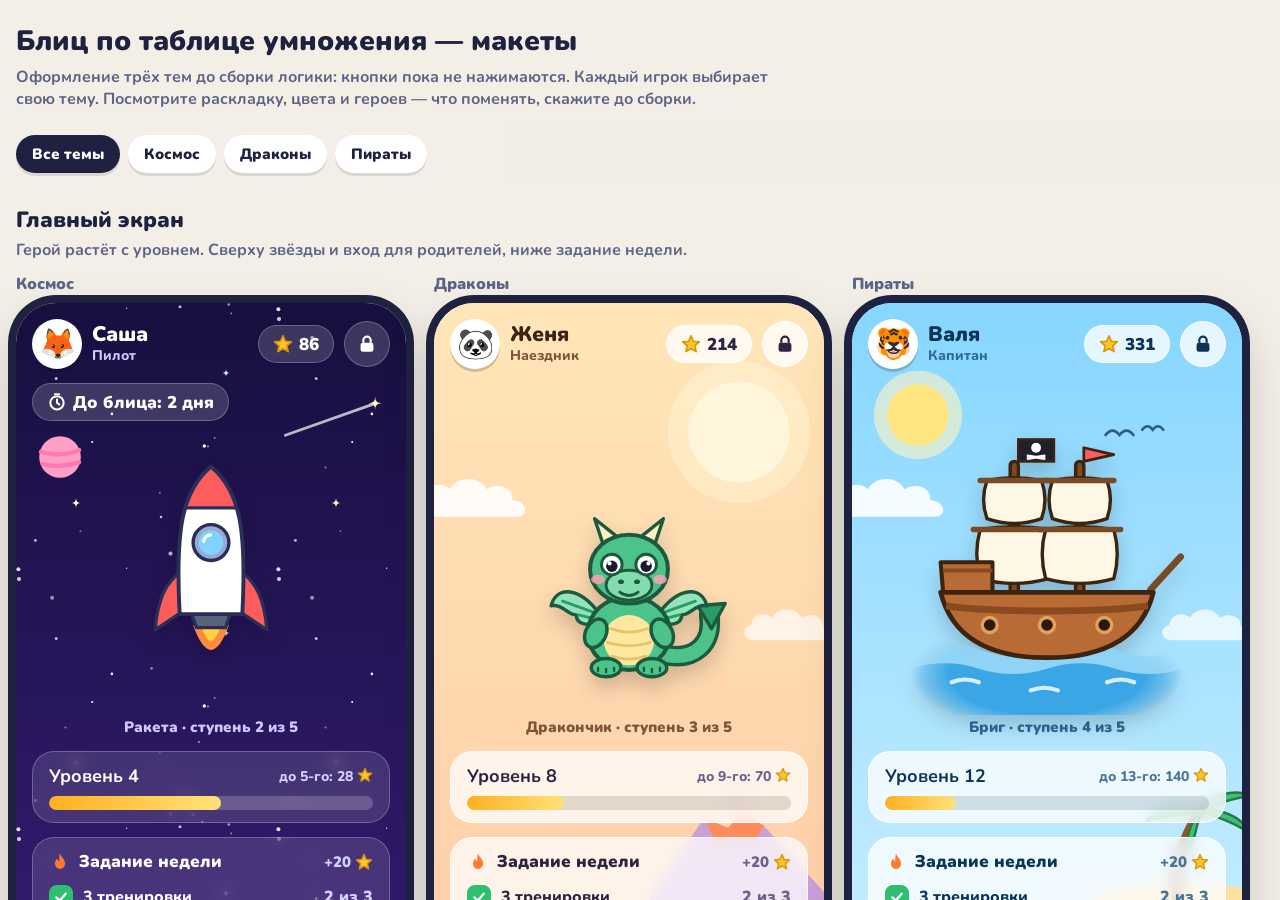
==== index.html @ 22b4a290 "Макеты экранов в трёх темах, герои и задание Co-Authored-By: Claude Opus 5.5 <noreply@anthropic.com>" ====
<!doctype html>
<html lang="ru">
<head>
<meta charset="utf-8">
<meta name="viewport" content="width=device-width, initial-scale=1">
<meta http-equiv="refresh" content="0; url=mockups.html">
<title>Блиц по таблице умножения</title>
</head>
<body>
<p>Тренажёр собирается. Пока можно посмотреть <a href="mockups.html">макеты экранов</a>.</p>
</body>
</html>
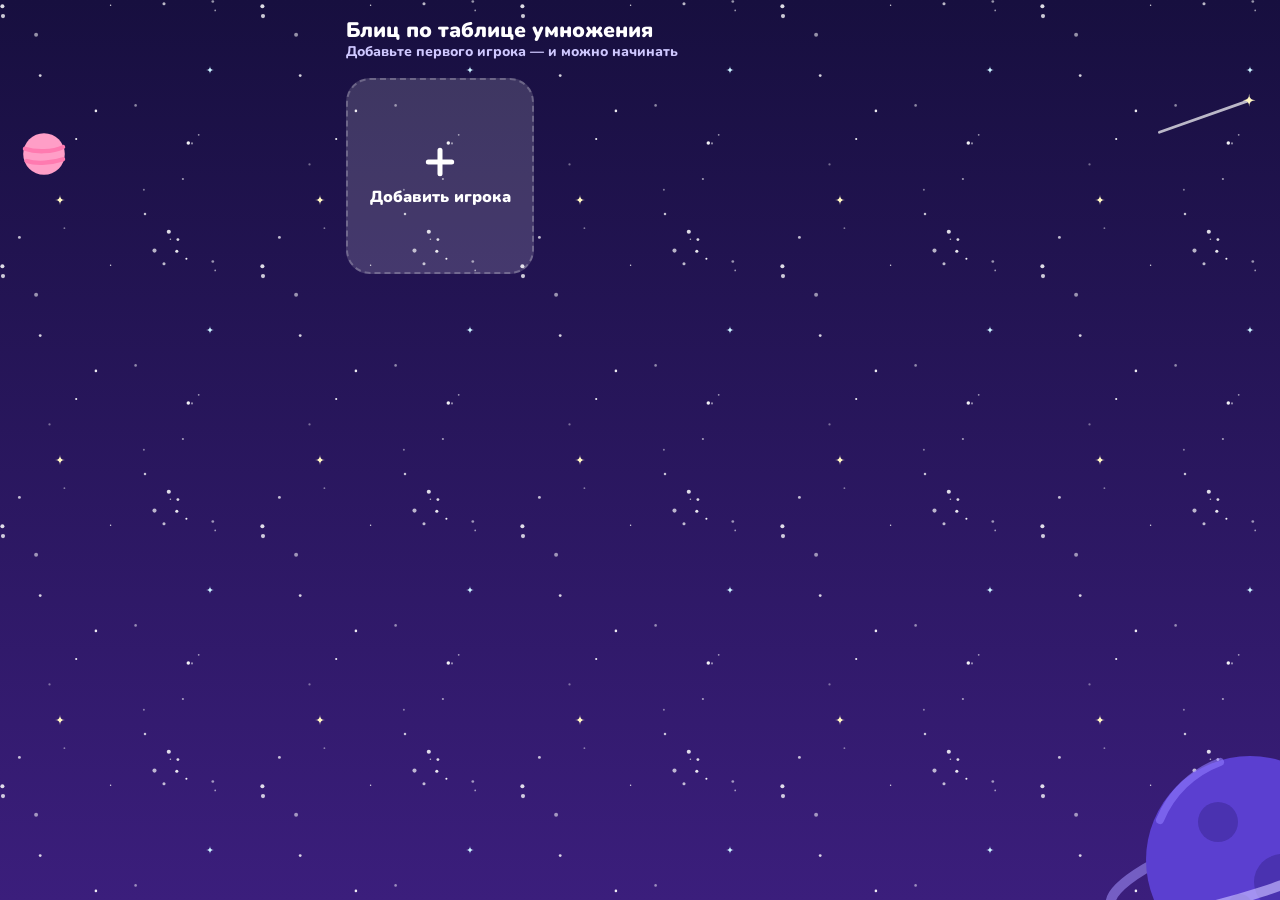
==== commit 8248f3d7: "Тренажёр целиком: раунды восьми режимов, сверка, рекорды, карта, графики, призы, игроки Логика раунд" ====
--- a/index.html
+++ b/index.html
@@ -1,12 +1,39 @@
 <!doctype html>
-<html lang="ru">
+<html lang="ru" class="app-root">
 <head>
 <meta charset="utf-8">
-<meta name="viewport" content="width=device-width, initial-scale=1">
-<meta http-equiv="refresh" content="0; url=mockups.html">
+<meta name="viewport" content="width=device-width, initial-scale=1, viewport-fit=cover">
+<meta name="theme-color" content="#3b1e7c">
+<meta name="description" content="Тренажёр к школьному блицу по таблице умножения: пример на экране, ребёнок отвечает вслух, взрослый отмечает.">
 <title>Блиц по таблице умножения</title>
+<link rel="manifest" href="manifest.webmanifest">
+<link rel="icon" type="image/png" href="icons/icon-192.png">
+<link rel="apple-touch-icon" href="icons/icon-192.png">
+<link rel="preconnect" href="https://fonts.googleapis.com">
+<link rel="preconnect" href="https://fonts.gstatic.com" crossorigin>
+<link href="https://fonts.googleapis.com/css2?family=Nunito:wght@700;800;900&display=swap" rel="stylesheet">
+<link rel="stylesheet" href="css/app.css">
 </head>
 <body>
-<p>Тренажёр собирается. Пока можно посмотреть <a href="mockups.html">макеты экранов</a>.</p>
+<div id="app" class="app" data-theme="space">
+  <div class="bg" id="bg"></div>
+  <div class="view" id="view"></div>
+  <div id="modal" hidden></div>
+</div>
+<noscript>Для тренажёра нужен включённый JavaScript.</noscript>
+<script src="js/themes.js"></script>
+<script src="js/art.js"></script>
+<script src="js/store.js"></script>
+<script src="js/gen.js"></script>
+<script src="js/packages.js"></script>
+<script src="js/engine.js"></script>
+<script src="js/scoring.js"></script>
+<script src="js/sound.js"></script>
+<script src="js/charts.js"></script>
+<script src="js/ui.js"></script>
+<script src="js/screens.js"></script>
+<script src="js/play.js"></script>
+<script src="js/demo.js"></script>
+<script src="js/app.js"></script>
 </body>
 </html>
--- a/css/app.css
+++ b/css/app.css
@@ -0,0 +1,452 @@
+/* Тренажёр таблицы умножения: темы и экраны */
+:root {
+  --ok: #2fbf71; --ok-dark: #1e9457; --ok-soft: #dcf7e8;
+  --bad: #ff5c5c; --bad-dark: #d63d3d; --bad-soft: #ffe2e2;
+  --warn: #ffb020; --warn-soft: #fff1cc;
+  --gold: #ffc531; --gold-dark: #d99a00; --silver: #d3dbe8; --silver-dark: #98a6bc; --bronze: #eba56c; --bronze-dark: #b8733a;
+  --card: #ffffff; --ink: #1f2140; --ink-soft: #62668c; --line: #e8eaf3;
+  --font: "Nunito", system-ui, -apple-system, "Segoe UI", Roboto, sans-serif;
+}
+
+[data-theme="space"] {
+  --bg1: #170f3f; --bg2: #3b1e7c;
+  --on-bg: #ffffff; --on-bg-soft: #cfc8ff;
+  --accent: #ff8a3d; --accent-dark: #d4621a; --on-accent: #ffffff; --op: #ff7a2a;
+  --panel: rgba(255, 255, 255, .12); --panel-line: rgba(255, 255, 255, .24); --on-panel: #ffffff; --on-panel-soft: #d6d0ff;
+  --chip: rgba(255, 255, 255, .16); --track: rgba(255, 255, 255, .2);
+}
+[data-theme="dragon"] {
+  --bg1: #ffe6b8; --bg2: #ffc7a4;
+  --on-bg: #3a2414; --on-bg-soft: #7d5638;
+  --accent: #8b5cf6; --accent-dark: #6a3fd6; --on-accent: #ffffff; --op: #8b5cf6;
+  --panel: rgba(255, 255, 255, .74); --panel-line: rgba(255, 255, 255, .95); --on-panel: #2c2440; --on-panel-soft: #6d6188;
+  --chip: rgba(255, 255, 255, .78); --track: rgba(58, 36, 20, .2);
+}
+[data-theme="pirate"] {
+  --bg1: #86d6ff; --bg2: #d9f4ff;
+  --on-bg: #0b3557; --on-bg-soft: #2f6a93;
+  --accent: #ffb020; --accent-dark: #cc8500; --on-accent: #3a2500; --op: #e08600;
+  --panel: rgba(255, 255, 255, .76); --panel-line: rgba(255, 255, 255, .96); --on-panel: #0b3557; --on-panel-soft: #4a7598;
+  --chip: rgba(255, 255, 255, .78); --track: rgba(11, 53, 87, .2);
+}
+
+* { box-sizing: border-box; }
+button { font: inherit; color: inherit; cursor: pointer; -webkit-tap-highlight-color: transparent; }
+html.app-root, .app-root body { margin: 0; height: 100%; overflow: hidden; background: #170f3f; overscroll-behavior: none; }
+#app.app { position: fixed; inset: 0; touch-action: manipulation; }
+.view { position: absolute; inset: 0; z-index: 1; }
+
+.app {
+  position: relative; overflow: hidden; font-family: var(--font); font-weight: 700;
+  color: var(--on-bg); background: linear-gradient(180deg, var(--bg1), var(--bg2));
+  -webkit-user-select: none; user-select: none;
+}
+.ic { width: 22px; height: 22px; display: block; flex: none; }
+.ic.sm { width: 16px; height: 16px; display: inline-block; vertical-align: -2px; }
+
+/* Фон темы */
+.bg { position: absolute; inset: 0; z-index: 0; pointer-events: none; }
+.bg > svg { position: absolute; display: block; }
+.bg .bg-fill { inset: 0; }
+.bg .bg-planet-big { width: 300px; right: -120px; bottom: -110px; }
+.bg .bg-planet-small { width: 52px; left: 18px; top: 128px; }
+.bg .bg-comet { width: 110px; right: 18px; top: 92px; }
+.bg .bg-sun { width: 150px; right: 10px; top: 54px; }
+[data-theme="pirate"] .bg .bg-sun { width: 96px; left: 18px; right: auto; top: 64px; }
+.bg .bg-cloud1 { width: 128px; left: -26px; top: 168px; opacity: .9; }
+.bg .bg-cloud2 { width: 104px; right: -18px; top: 300px; opacity: .85; }
+.bg .bg-hills { left: 0; right: 0; bottom: 0; width: 100%; height: 30%; }
+.bg .bg-sea { left: 0; right: 0; bottom: 0; width: 100%; height: 30%; }
+.bg .bg-gulls { width: 70px; right: 70px; top: 118px; }
+/* На плотных экранах мелкий декор убираем, чтобы он не попадал под полосы и таблицы */
+.app:not([data-screen="home"]):not([data-screen="players"]):not([data-screen="result"]) .bg :is(.bg-comet, .bg-planet-small, .bg-sun, .bg-gulls, .bg-cloud1, .bg-cloud2) { display: none; }
+.app[data-screen="result"] .bg :is(.bg-comet, .bg-planet-small, .bg-sun, .bg-gulls) { display: none; }
+
+/* Экран */
+.screen {
+  position: relative; z-index: 1; height: 100%; max-width: 560px; margin: 0 auto;
+  display: flex; flex-direction: column; gap: 14px; container-type: size;
+  padding: max(16px, env(safe-area-inset-top)) 16px max(16px, env(safe-area-inset-bottom));
+}
+.screen.scroll { overflow-y: auto; -webkit-overflow-scrolling: touch; container-type: normal; }
+.screen.scroll > * { flex: none; }
+.grow { flex: 1; min-width: 0; }
+.center { text-align: center; }
+.row { display: flex; align-items: center; gap: 10px; }
+.between { display: flex; align-items: center; justify-content: space-between; gap: 10px; }
+
+.topbar { display: flex; align-items: center; gap: 10px; min-height: 48px; }
+.pill {
+  display: inline-flex; align-items: center; gap: 6px; padding: 8px 14px; border-radius: 999px;
+  background: var(--chip); border: 1.5px solid var(--panel-line); color: var(--on-panel);
+  font-weight: 900; font-size: 17px; white-space: nowrap; line-height: 1;
+}
+.pill .ic { width: 20px; height: 20px; }
+.icon-btn {
+  width: 46px; height: 46px; border-radius: 50%; display: grid; place-items: center; flex: none;
+  background: var(--chip); border: 1.5px solid var(--panel-line); color: var(--on-panel);
+}
+.avatar {
+  width: 50px; height: 50px; border-radius: 50%; display: grid; place-items: center; flex: none;
+  background: var(--card); font-size: 30px; box-shadow: 0 3px 0 rgba(0, 0, 0, .18);
+}
+.who .name { font-weight: 900; font-size: 21px; line-height: 1.1; }
+.who .title { font-weight: 800; font-size: 14px; color: var(--on-bg-soft); }
+.pkg-name { font-weight: 900; font-size: 16px; color: var(--on-bg-soft); white-space: nowrap; overflow: hidden; text-overflow: ellipsis; }
+
+.panel {
+  background: var(--panel); border: 1.5px solid var(--panel-line); border-radius: 22px;
+  padding: 12px 16px; color: var(--on-panel); -webkit-backdrop-filter: blur(8px); backdrop-filter: blur(8px);
+}
+.panel h3 { margin: 0 0 8px; font-size: 17px; font-weight: 900; display: flex; align-items: center; gap: 8px; }
+.soft { color: var(--on-panel-soft); font-weight: 800; font-size: 14px; }
+
+.xp { height: 14px; border-radius: 999px; background: var(--track); overflow: hidden; margin-top: 8px; }
+.xp i { display: block; height: 100%; border-radius: inherit; background: linear-gradient(90deg, #ffb020, #ffe27a); }
+
+/* Кнопки */
+.btn {
+  appearance: none; border: 0; border-radius: 20px; padding: 15px 20px; font-size: 20px; font-weight: 900;
+  display: flex; align-items: center; justify-content: center; gap: 10px; transition: transform .08s, box-shadow .08s;
+}
+.btn .ic { width: 26px; height: 26px; }
+.btn-primary { background: var(--accent); color: var(--on-accent); box-shadow: 0 6px 0 var(--accent-dark); }
+.btn-primary:active { transform: translateY(4px); box-shadow: 0 2px 0 var(--accent-dark); }
+.btn-light { background: var(--card); color: var(--ink); box-shadow: 0 6px 0 rgba(0, 0, 0, .18); }
+.btn-big { font-size: 27px; padding: 18px 20px; border-radius: 24px; }
+.btn-big .ic { width: 30px; height: 30px; }
+.btn-row { display: grid; grid-template-columns: 1fr 1.4fr; gap: 12px; }
+
+.tiles { display: grid; grid-template-columns: repeat(4, 1fr); gap: 10px; }
+.tile {
+  background: var(--card); color: var(--ink); border: 0; border-radius: 18px; padding: 10px 2px 9px;
+  display: flex; flex-direction: column; align-items: center; gap: 5px; font-weight: 900; font-size: 13px;
+  box-shadow: 0 4px 0 rgba(0, 0, 0, .16);
+}
+.tile .ic { width: 30px; height: 30px; }
+
+/* Главный экран */
+.hero-stage { flex: 1; min-height: 0; position: relative; display: flex; flex-direction: column; align-items: center; justify-content: flex-end; }
+.hero-stage svg.hero { flex: 1 1 0; min-height: 0; width: 100%; max-height: 300px; filter: drop-shadow(0 10px 10px rgba(0, 0, 0, .18)); }
+.hero-stage .blitz { position: absolute; left: 0; top: 0; }
+.hero-caption { font-weight: 900; font-size: 15px; color: var(--on-bg-soft); margin-top: 2px; }
+
+.quest-line { display: flex; align-items: center; gap: 10px; font-weight: 800; font-size: 16px; padding: 4px 0; }
+.quest-line .box {
+  width: 24px; height: 24px; border-radius: 8px; flex: none; display: grid; place-items: center;
+  border: 2.5px solid var(--on-panel-soft); color: #fff;
+}
+.quest-line .box.done { background: var(--ok); border-color: var(--ok); }
+.quest-line .box .ic { width: 16px; height: 16px; }
+.quest-line .prog { margin-left: auto; color: var(--on-panel-soft); font-weight: 900; }
+.reward { margin-left: auto; font-size: 15px; color: var(--on-panel-soft); display: inline-flex; align-items: center; gap: 4px; }
+.reward .ic { width: 18px; height: 18px; }
+
+/* Раунд */
+.segs { display: flex; gap: 4px; }
+.segs i { flex: 1; height: 9px; border-radius: 5px; background: var(--track); }
+.segs i.ok { background: var(--ok); }
+.segs i.bad { background: var(--bad); }
+.segs i.skip { background: #fff; box-shadow: inset 0 0 0 2px var(--warn); }
+.segs i.cur { background: var(--on-bg); }
+
+.timer-row { display: flex; align-items: center; gap: 10px; }
+.timer { flex: 1; height: 16px; border-radius: 999px; background: var(--track); overflow: hidden; }
+.timer i { display: block; height: 100%; border-radius: inherit; background: var(--accent); }
+.timer-row b { font-size: 22px; font-weight: 900; white-space: nowrap; text-align: right; font-variant-numeric: tabular-nums; }
+
+.race { display: grid; gap: 7px; }
+.race-head { display: flex; align-items: center; gap: 6px; font-weight: 900; font-size: 16px; }
+.race-head .ic { width: 20px; height: 20px; }
+.race-head .soft { margin-left: 4px; }
+.lane { display: grid; grid-template-columns: 74px 1fr 46px; align-items: center; gap: 8px; font-weight: 900; font-size: 14px; }
+.lane .track { height: 12px; border-radius: 999px; background: var(--track); position: relative; }
+.lane .track i { position: absolute; left: 0; top: 0; bottom: 0; border-radius: inherit; background: var(--accent); }
+.lane.rec .track i { background: var(--gold); }
+.lane .t { text-align: right; font-variant-numeric: tabular-nums; }
+
+.example-card {
+  flex: 1; min-height: 0; position: relative; border-radius: 34px; background: var(--card); color: var(--ink);
+  display: flex; flex-direction: column; align-items: center; justify-content: center; box-shadow: 0 10px 0 rgba(0, 0, 0, .14);
+}
+.example {
+  font-weight: 900; font-size: max(56px, min(34cqw, 20cqh, 160px)); line-height: 1; letter-spacing: -.01em;
+  white-space: nowrap; font-variant-numeric: tabular-nums;
+}
+.example .op { color: var(--op); }
+.eq { font-weight: 900; font-size: clamp(30px, 11cqw, 64px); color: var(--ink-soft); margin-top: 10px; }
+.card-badge {
+  position: absolute; top: 14px; left: 50%; transform: translateX(-50%); white-space: nowrap;
+  display: inline-flex; align-items: center; gap: 6px; padding: 7px 14px; border-radius: 999px;
+  font-weight: 900; font-size: 15px; background: var(--ok-soft); color: var(--ok-dark);
+}
+.card-badge .ic { width: 18px; height: 18px; }
+.card-num { position: absolute; top: 16px; left: 18px; font-weight: 900; font-size: 18px; color: var(--ink-soft); }
+
+.answer-btns { display: grid; grid-template-columns: 1fr 1fr; gap: 12px; }
+.answer {
+  border: 0; height: clamp(104px, 17cqh, 160px); border-radius: 28px; color: #fff; font-size: 22px; font-weight: 900;
+  display: flex; flex-direction: column; align-items: center; justify-content: center; gap: 4px; transition: transform .08s, box-shadow .08s;
+}
+.answer .ic { width: 50px; height: 50px; }
+.answer.bad { background: var(--bad); box-shadow: 0 8px 0 var(--bad-dark); }
+.answer.ok { background: var(--ok); box-shadow: 0 8px 0 var(--ok-dark); }
+.answer:active { transform: translateY(5px); box-shadow: 0 3px 0 rgba(0, 0, 0, .25); }
+.answer.dim.bad { background: var(--bad-soft); color: var(--bad-dark); box-shadow: 0 8px 0 #f2b8b8; }
+.answer.dim.ok { background: var(--ok-soft); color: var(--ok-dark); box-shadow: 0 8px 0 #a9e2c3; }
+.swipe-hint {
+  align-self: center; margin-top: -4px; padding: 3px 12px; border-radius: 999px;
+  background: var(--chip); color: var(--on-panel-soft); font-size: 13px; font-weight: 800;
+}
+
+/* Сверка */
+.counts { display: grid; grid-template-columns: repeat(3, 1fr); gap: 8px; }
+.count { border-radius: 16px; padding: 8px 6px; text-align: center; background: var(--card); color: var(--ink); box-shadow: 0 4px 0 rgba(0, 0, 0, .14); }
+.count b { display: block; font-size: 26px; font-weight: 900; line-height: 1.1; }
+.count span { font-size: 13px; font-weight: 800; color: var(--ink-soft); }
+.count.ok b { color: var(--ok-dark); } .count.bad b { color: var(--bad-dark); } .count.skip b { color: #c27c00; }
+.review-list { flex: 1; min-height: 0; overflow: auto; background: var(--card); color: var(--ink); border-radius: 24px; padding: 4px 8px; box-shadow: 0 6px 0 rgba(0, 0, 0, .12); }
+.rrow { display: grid; grid-template-columns: 26px 1fr auto auto; align-items: center; gap: 8px; padding: 6px 4px; border-bottom: 1px solid var(--line); }
+.rrow:last-child { border-bottom: 0; }
+.rrow .n { font-size: 14px; font-weight: 900; color: var(--ink-soft); text-align: right; }
+.rrow .ex { font-size: 20px; font-weight: 900; white-space: nowrap; }
+.rrow .ex .res { color: var(--ink-soft); }
+.rrow .t { font-size: 13px; font-weight: 800; color: var(--ink-soft); }
+.rrow.skip { background: var(--warn-soft); border-radius: 12px; }
+.rrow.skip .t { color: #b26f00; }
+.mark { display: flex; gap: 6px; }
+.review-list.fade::after {
+  content: ""; display: block; position: sticky; bottom: -4px; height: 40px; margin-top: -40px; pointer-events: none;
+  background: linear-gradient(rgba(255, 255, 255, 0), #fff);
+}
+.mark button { width: 46px; height: 42px; border-radius: 12px; border: 2px solid var(--line); background: #fff; display: grid; place-items: center; color: #b9bdd3; padding: 0; }
+.mark button .ic { width: 18px; height: 18px; }
+.mark button.on.ok { background: var(--ok); border-color: var(--ok); color: #fff; }
+.mark button.on.bad { background: var(--bad); border-color: var(--bad); color: #fff; }
+
+/* Итог */
+.confetti { position: absolute; left: 0; top: 0; width: 100%; height: 66%; z-index: 0; pointer-events: none; }
+.result { flex: 1; min-height: 0; position: relative; z-index: 1; display: flex; flex-direction: column; align-items: center; justify-content: space-evenly; gap: 8px; text-align: center; }
+.ribbon {
+  margin-top: 18px; padding: 10px 30px; font-size: 26px; font-weight: 900; color: #5a3a00;
+  background: linear-gradient(180deg, #ffe27a, #ffc531); border-radius: 14px; transform: rotate(-3deg);
+  box-shadow: 0 6px 0 var(--gold-dark); position: relative;
+}
+.ribbon::before, .ribbon::after {
+  content: ""; position: absolute; top: 12px; width: 26px; height: 100%; z-index: -1;
+  background: #e8a800; clip-path: polygon(0 0, 100% 0, 100% 100%, 0 100%, 35% 50%);
+}
+.ribbon::before { left: -18px; }
+.ribbon::after { right: -18px; transform: scaleX(-1); }
+.score { font-size: clamp(60px, 22cqw, 120px); font-weight: 900; line-height: 1; }
+.score small { font-size: .38em; color: var(--on-bg-soft); }
+.result .sub { font-size: 15px; font-weight: 800; color: var(--on-bg-soft); margin-top: -4px; }
+.earn { width: 100%; text-align: left; }
+.earn .total { display: flex; align-items: center; gap: 8px; font-size: 26px; font-weight: 900; }
+.earn .total .ic { width: 30px; height: 30px; }
+.earn ul { margin: 6px 0 0; padding: 0; list-style: none; }
+.earn li { display: flex; justify-content: space-between; font-size: 15px; font-weight: 800; padding: 2px 0; color: var(--on-panel-soft); }
+.earn li b { color: var(--on-panel); }
+.hero-mini { width: 100%; display: flex; align-items: center; gap: 12px; text-align: left; }
+.hero-mini svg.hero { width: 110px; height: 120px; flex: none; margin: -6px -4px -6px -8px; }
+.chip-ex { white-space: nowrap; }
+.again { display: inline-flex; flex-wrap: wrap; justify-content: center; max-width: 100%; align-items: center; gap: 6px 8px; padding: 6px 8px 6px 14px; border-radius: 14px; background: var(--card); color: var(--ink-soft); font-size: 15px; font-weight: 900; box-shadow: 0 4px 0 rgba(0, 0, 0, .12); }
+.chip-ex { display: inline-block; background: var(--bad-soft); color: var(--bad-dark); border-radius: 10px; padding: 4px 10px; font-weight: 900; }
+.xp { display: flex; }
+.xp b { display: block; height: 100%; background: repeating-linear-gradient(45deg, #5ee39a 0 6px, #2fbf71 6px 12px); }
+.xp i + b { border-radius: 0 999px 999px 0; }
+.gain { color: var(--ok-dark); font-weight: 900; }
+[data-theme="space"] .gain { color: #7cf0b0; }
+
+/* Карта таблицы */
+.toggle { display: grid; grid-template-columns: 1fr 1fr; background: var(--chip); border: 1.5px solid var(--panel-line); border-radius: 999px; padding: 4px; }
+.toggle > b, .toggle > button { text-align: center; padding: 9px; border: 0; background: none; border-radius: 999px; font-size: 16px; font-weight: 900; color: var(--on-panel); }
+.toggle > .on { background: var(--card); color: var(--ink); box-shadow: 0 3px 0 rgba(0, 0, 0, .12); }
+.tmap { display: grid; grid-template-columns: repeat(9, 1fr); gap: 4px; }
+.tmap .h { display: grid; place-items: center; font-size: 15px; font-weight: 900; color: var(--on-panel-soft); aspect-ratio: 1; }
+.cell, .legend i { border-radius: 9px; background: transparent; border: 2px dashed rgba(31, 33, 64, .22); }
+[data-theme="space"] .cell, [data-theme="space"] .legend i { border-color: rgba(255, 255, 255, .3); }
+.cell { aspect-ratio: 1; display: grid; place-items: center; font-size: 13px; font-weight: 900; color: var(--on-panel-soft); padding: 0; font-family: inherit; }
+.cell.c1, .legend i.c1 { border: 0; background: linear-gradient(160deg, #f6c08f, var(--bronze)); color: #5a2f0c; }
+.cell.c2, .legend i.c2 { border: 0; background: linear-gradient(160deg, #ffffff, #aebbd0); color: #2f3a4d; box-shadow: inset 0 0 0 2px #8c9ab0; }
+.cell.c3, .legend i.c3 { border: 0; background: linear-gradient(160deg, #fff0a8, var(--gold)); color: #5a3a00; box-shadow: inset 0 0 0 2px #fff6c9; }
+.legend { display: flex; flex-wrap: wrap; gap: 6px 14px; font-size: 13px; font-weight: 800; color: var(--on-panel-soft); }
+.legend i { display: inline-block; width: 15px; height: 15px; border-radius: 4px; vertical-align: -3px; margin-right: 5px; }
+.cups { display: flex; gap: 8px; flex-wrap: wrap; }
+.cup { display: inline-flex; align-items: center; gap: 5px; padding: 6px 10px; border-radius: 12px; background: var(--card); color: var(--ink); font-size: 14px; font-weight: 900; box-shadow: 0 3px 0 rgba(0, 0, 0, .12); }
+.cup .ic { width: 18px; height: 18px; color: var(--gold-dark); }
+.cup.off { background: rgba(255, 255, 255, .82); color: var(--ink-soft); box-shadow: none; }
+[data-theme="space"] .cup.off { background: rgba(255, 255, 255, .16); color: #d6d0ff; }
+.cup.off .ic { color: var(--silver-dark); }
+
+/* ---------- Приложение: общие элементы ---------- */
+button.avatar { border: 0; padding: 0; }
+.avatar.sm { width: 38px; height: 38px; font-size: 22px; box-shadow: none; background: #f3f4fa; }
+.icon-gap { width: 46px; flex: none; }
+.sec { margin: 4px 2px 0; font-size: 18px; font-weight: 900; color: var(--on-bg); }
+.card { background: var(--card); color: var(--ink); border-radius: 22px; padding: 14px 16px; box-shadow: 0 5px 0 rgba(0, 0, 0, .12); }
+.card h3 { margin: 0; font-size: 17px; font-weight: 900; display: flex; align-items: center; gap: 8px; }
+.card h3 .ic { color: var(--ink-soft); }
+.muted { color: var(--ink-soft); font-size: 14px; font-weight: 700; line-height: 1.35; }
+.empty { text-align: center; color: var(--ink-soft); font-weight: 800; padding: 18px 6px; line-height: 1.4; }
+.card.empty { color: var(--ink-soft); }
+.rows > * + * { border-top: 1px solid var(--line); }
+.lrow { display: flex; align-items: center; gap: 10px; padding: 10px 2px; min-height: 52px; width: 100%; border: 0; background: none; text-align: left; color: var(--ink); }
+.lrow .grow b { display: block; font-size: 16px; font-weight: 900; }
+.lrow .grow span { display: block; font-size: 13px; color: var(--ink-soft); font-weight: 700; }
+.lrow > .ic { color: var(--ink-soft); width: 18px; height: 18px; }
+.lrow .grow .badge { display: inline-block; }
+.form-row > .inp[type="date"] { flex: 1 1 150px; }
+.form-row > .inp[type="number"] { flex: 1 1 70px; }
+.mini-btn { width: 42px; height: 42px; border-radius: 12px; border: 2px solid var(--line); background: #fff; color: var(--ink-soft); display: grid; place-items: center; flex: none; padding: 0; }
+.mini-btn .ic { width: 20px; height: 20px; }
+.mini-btn.danger { color: var(--bad-dark); }
+.link-btn { background: none; border: 0; color: inherit; text-decoration: underline; font-weight: 800; padding: 8px; font-size: 15px; }
+.danger-text { color: var(--bad-dark); justify-self: start; }
+.note-line { margin: 0; text-align: center; font-size: 13px; font-weight: 700; color: var(--on-bg-soft); }
+.gain-s { display: inline-flex; align-items: center; gap: 3px; font-weight: 900; font-size: 14px; color: var(--ink-soft); white-space: nowrap; }
+.btn-sm { padding: 10px 14px; font-size: 15px; border-radius: 14px; box-shadow: 0 4px 0 rgba(0, 0, 0, .14); }
+.btn-sm .ic { width: 20px; height: 20px; }
+.btn-primary.btn-sm { box-shadow: 0 4px 0 var(--accent-dark); }
+.btn:disabled { opacity: .45; cursor: default; }
+.btn-danger { background: var(--bad); color: #fff; box-shadow: 0 6px 0 var(--bad-dark); }
+.card .btn-light, .modal .btn-light { background: #f0f2f8; box-shadow: 0 4px 0 #d9dcea; }
+.badge { display: inline-block; vertical-align: 2px; font-size: 11px; font-weight: 900; padding: 2px 8px; border-radius: 999px; background: #eef0f7; color: var(--ink-soft); margin-left: 6px; }
+.badge.rec { background: #fff1c2; color: #8a5a00; }
+.medal { width: 34px; height: 34px; border-radius: 50%; display: grid; place-items: center; font-weight: 900; background: #eef0f7; color: var(--ink-soft); flex: none; }
+.medal .ic { width: 18px; height: 18px; }
+.medal.g1 { background: var(--gold); color: #5a3a00; }
+.medal.g2 { background: var(--silver); color: #3a4558; }
+.medal.g3 { background: var(--bronze); color: #5a2f0c; }
+.chips { display: flex; gap: 8px; overflow-x: auto; padding: 2px 0 4px; scrollbar-width: none; }
+.chips::-webkit-scrollbar { display: none; }
+.chip { flex: none; border: 2px solid var(--line); background: #fff; color: var(--ink); border-radius: 999px; padding: 8px 14px; font-weight: 900; font-size: 15px; }
+.chip.on { background: var(--ink); border-color: var(--ink); color: #fff; }
+.stats3 { display: grid; grid-template-columns: repeat(3, 1fr); gap: 8px; text-align: center; }
+.stats3 b { display: block; font-size: 22px; font-weight: 900; }
+.stats3 span { font-size: 12px; font-weight: 800; color: var(--ink-soft); }
+.center-row { justify-content: center; }
+.banner { border: 0; display: flex; align-items: center; gap: 10px; text-align: left; padding: 10px 14px; border-radius: 16px; background: var(--warn-soft); color: #6b4500; font-weight: 800; font-size: 14px; box-shadow: 0 4px 0 rgba(0, 0, 0, .1); flex: none; }
+.banner .ic { color: #c27c00; }
+
+/* Игроки */
+.players { display: grid; grid-template-columns: repeat(auto-fill, minmax(150px, 1fr)); gap: 12px; }
+.player-card { border: 0; border-radius: 24px; padding: 12px 10px 14px; background: linear-gradient(180deg, var(--bg1), var(--bg2)); color: var(--on-bg); display: flex; flex-direction: column; align-items: center; gap: 4px; box-shadow: 0 6px 0 rgba(0, 0, 0, .2); }
+.player-card svg.hero { width: 100%; height: 130px; }
+.pc-name { display: flex; align-items: center; gap: 6px; font-size: 19px; font-weight: 900; }
+.pc-sub { font-size: 13px; font-weight: 800; color: var(--on-bg-soft); text-align: center; }
+.player-card.add { background: var(--chip); border: 2.5px dashed var(--panel-line); color: var(--on-panel); box-shadow: none; justify-content: center; min-height: 196px; font-size: 16px; font-weight: 900; }
+.player-card.add .ic { width: 40px; height: 40px; }
+
+/* Формы */
+.form { display: grid; gap: 18px; }
+.field { display: grid; gap: 8px; }
+.field > span { font-size: 15px; font-weight: 900; }
+.inp { width: 100%; min-width: 0; font: inherit; font-size: 17px; font-weight: 800; padding: 11px 13px; border-radius: 14px; border: 2px solid var(--line); background: #fff; color: var(--ink); }
+.inp:focus { outline: none; border-color: var(--accent); }
+.inp.center { text-align: center; letter-spacing: .1em; }
+.choice { display: flex; flex-wrap: wrap; gap: 8px; }
+.form, .parent-sec, .field { grid-template-columns: minmax(0, 1fr); }
+.avatar-grid { display: grid; grid-template-columns: repeat(8, minmax(0, 1fr)); gap: 6px; }
+.av { aspect-ratio: 1; border-radius: 14px; border: 2px solid var(--line); background: #fff; font-size: 24px; display: grid; place-items: center; padding: 0; }
+.av.on { border-color: var(--ink); box-shadow: inset 0 0 0 2px var(--ink); background: #fff7d6; }
+.theme-pick { display: grid; grid-template-columns: repeat(3, minmax(0, 1fr)); gap: 8px; }
+.theme-card { border: 3px solid transparent; border-radius: 18px; padding: 6px 4px 8px; background: linear-gradient(180deg, var(--bg1), var(--bg2)); color: var(--on-bg); font-weight: 900; font-size: 15px; display: flex; flex-direction: column; align-items: center; }
+.theme-card svg.hero { width: 100%; height: 84px; }
+.theme-card.on { border-color: #ffc531; box-shadow: 0 0 0 3px var(--ink); }
+.stepper { display: flex; align-items: center; gap: 10px; }
+.stepper span { flex: 1; font-weight: 900; font-size: 16px; }
+.stepper button { width: 44px; height: 44px; border-radius: 14px; border: 2px solid var(--line); background: #fff; font-size: 24px; font-weight: 900; color: var(--ink); padding: 0; }
+.stepper b { min-width: 52px; text-align: center; font-size: 20px; font-weight: 900; }
+.switch { display: flex; align-items: center; justify-content: space-between; gap: 12px; font-weight: 900; font-size: 16px; }
+.switch button { width: 56px; height: 32px; flex: none; border-radius: 999px; border: 0; background: #cfd3e3; position: relative; padding: 0; }
+.switch button::after { content: ""; position: absolute; top: 3px; left: 3px; width: 26px; height: 26px; border-radius: 50%; background: #fff; transition: left .15s; box-shadow: 0 1px 3px rgba(0, 0, 0, .25); }
+.switch button.on { background: var(--ok); }
+.switch button.on::after { left: 27px; }
+.err { color: var(--bad-dark); font-weight: 900; font-size: 14px; }
+.form-row { display: flex; gap: 8px; align-items: stretch; flex-wrap: wrap; }
+.form-row > * { flex: 1 1 90px; }
+.form-row > .btn { flex: 0 0 auto; }
+.file-btn { cursor: pointer; }
+.parent-sec { display: grid; gap: 12px; }
+.prize-emo { grid-template-columns: repeat(10, minmax(0, 1fr)); }
+.prize-emo .av { font-size: 20px; border-radius: 10px; }
+.emo-s { font-size: 26px; width: 38px; text-align: center; }
+
+/* Пакеты */
+.pkg-list { display: grid; gap: 10px; }
+.pkg-card { border: 0; text-align: left; display: flex; align-items: center; gap: 12px; padding: 12px 14px; border-radius: 20px; background: var(--card); color: var(--ink); box-shadow: 0 5px 0 rgba(0, 0, 0, .12); width: 100%; }
+.pkg-ic { width: 46px; height: 46px; border-radius: 14px; display: grid; place-items: center; color: #fff; flex: none; }
+.pkg-ic .ic { width: 26px; height: 26px; }
+.pkg-body { flex: 1; min-width: 0; display: grid; gap: 2px; }
+.pkg-body b { font-size: 17px; font-weight: 900; }
+.pkg-body > span { font-size: 13px; font-weight: 700; color: var(--ink-soft); line-height: 1.3; }
+.pkg-body .pkg-rec { display: inline-flex; align-items: center; gap: 4px; font-size: 13px; font-weight: 900; color: #9a6500; }
+.pkg-rec .ic { width: 15px; height: 15px; }
+.pkg-go { color: var(--ink-soft); flex: none; }
+
+/* Раунд */
+.count-big { font-size: max(80px, min(60cqw, 34cqh, 240px)); font-weight: 900; line-height: 1; color: var(--op); }
+.pause-card { gap: 6px; }
+.timer.hot i { background: var(--bad); }
+.pill.ghost { align-self: center; }
+.segs i.done { background: var(--on-bg-soft); }
+.card-badge.bad { background: var(--bad-soft); color: var(--bad-dark); }
+.card-num .ic { width: 34px; height: 34px; color: var(--op); }
+.listen { font-size: 20px; font-weight: 900; color: var(--ink-soft); margin-top: 14px; text-align: center; }
+.swipe-hint { text-align: center; }
+.undo-btn { position: absolute; bottom: 16px; left: 50%; transform: translateX(-50%); white-space: nowrap; }
+.answer:disabled { opacity: .5; }
+
+/* Сверка и история */
+.review-list.static { flex: none; overflow: visible; }
+.rrow.miss { background: #fff6f6; }
+.mk { width: 34px; height: 34px; border-radius: 10px; display: grid; place-items: center; color: #fff; font-weight: 900; }
+.mk .ic { width: 18px; height: 18px; }
+.mk.ok { background: var(--ok); }
+.mk.bad { background: var(--bad); }
+.mk.none { background: var(--warn); }
+
+/* Графики */
+.chart-card { padding: 10px 8px 12px; }
+svg.chart { width: 100%; height: auto; display: block; }
+.chart-legend { padding: 4px 8px 0; color: var(--ink-soft); }
+
+/* Призы */
+.prize { display: flex; align-items: center; gap: 12px; }
+.prize .emo { font-size: 32px; width: 52px; height: 52px; display: grid; place-items: center; background: #fff6dc; border-radius: 16px; flex: none; }
+.prize b { font-size: 17px; font-weight: 900; }
+.prize .bar { height: 8px; border-radius: 999px; background: #eef0f7; overflow: hidden; margin-top: 6px; }
+.prize .bar i { display: block; height: 100%; background: linear-gradient(90deg, #ffb020, #ffe27a); }
+
+/* Окна */
+#modal { position: absolute; inset: 0; z-index: 10; display: grid; place-items: center; padding: 16px; }
+#modal[hidden] { display: none; }
+.modal-back { position: absolute; inset: 0; background: rgba(10, 8, 30, .55); }
+.modal { position: relative; width: min(400px, 100%); background: var(--card); color: var(--ink); border-radius: 26px; padding: 22px 20px; box-shadow: 0 20px 60px rgba(0, 0, 0, .35); display: grid; gap: 14px; text-align: center; }
+.modal h3 { margin: 0; font-size: 21px; font-weight: 900; }
+.modal p { margin: 0; color: var(--ink-soft); font-weight: 700; line-height: 1.4; }
+.modal .btns { display: grid; grid-template-columns: 1fr 1fr; gap: 10px; }
+.modal .btn { font-size: 17px; padding: 13px 10px; }
+.pin-dots { display: flex; justify-content: center; gap: 16px; }
+.pin-dots i { width: 18px; height: 18px; border-radius: 50%; border: 2.5px solid var(--ink-soft); }
+.pin-dots i.on { background: var(--ink); border-color: var(--ink); }
+.pin-keys { display: grid; grid-template-columns: repeat(3, 1fr); gap: 10px; }
+.pin-keys button { height: 58px; border-radius: 16px; border: 0; background: #f0f2f8; font-size: 24px; font-weight: 900; color: var(--ink); }
+.pin-keys button:active { background: #e2e5f0; }
+.shake { animation: shake .35s; }
+@keyframes shake { 20%, 60% { transform: translateX(-8px); } 40%, 80% { transform: translateX(8px); } }
+
+/* Подсказка */
+.toast { position: absolute; left: 50%; bottom: 28px; z-index: 20; transform: translate(-50%, 20px); opacity: 0; width: max-content; max-width: calc(100% - 32px); padding: 12px 18px; border-radius: 16px; background: #1f2140; color: #fff; font-weight: 800; font-size: 15px; line-height: 1.35; text-align: center; transition: opacity .25s, transform .25s; pointer-events: none; box-shadow: 0 10px 30px rgba(0, 0, 0, .3); }
+.toast.on { opacity: 1; transform: translate(-50%, 0); }
+
+/* Широкий экран: планшет и ПК */
+@media (min-width: 700px) {
+  .screen { max-width: 620px; }
+  .hero-stage svg.hero { max-height: 440px; }
+  .tiles .tile { font-size: 15px; }
+}
+@media (hover: hover) {
+  .btn:hover:not(:disabled), .tile:hover, .pkg-card:hover, .chip:hover { filter: brightness(1.04); }
+}
